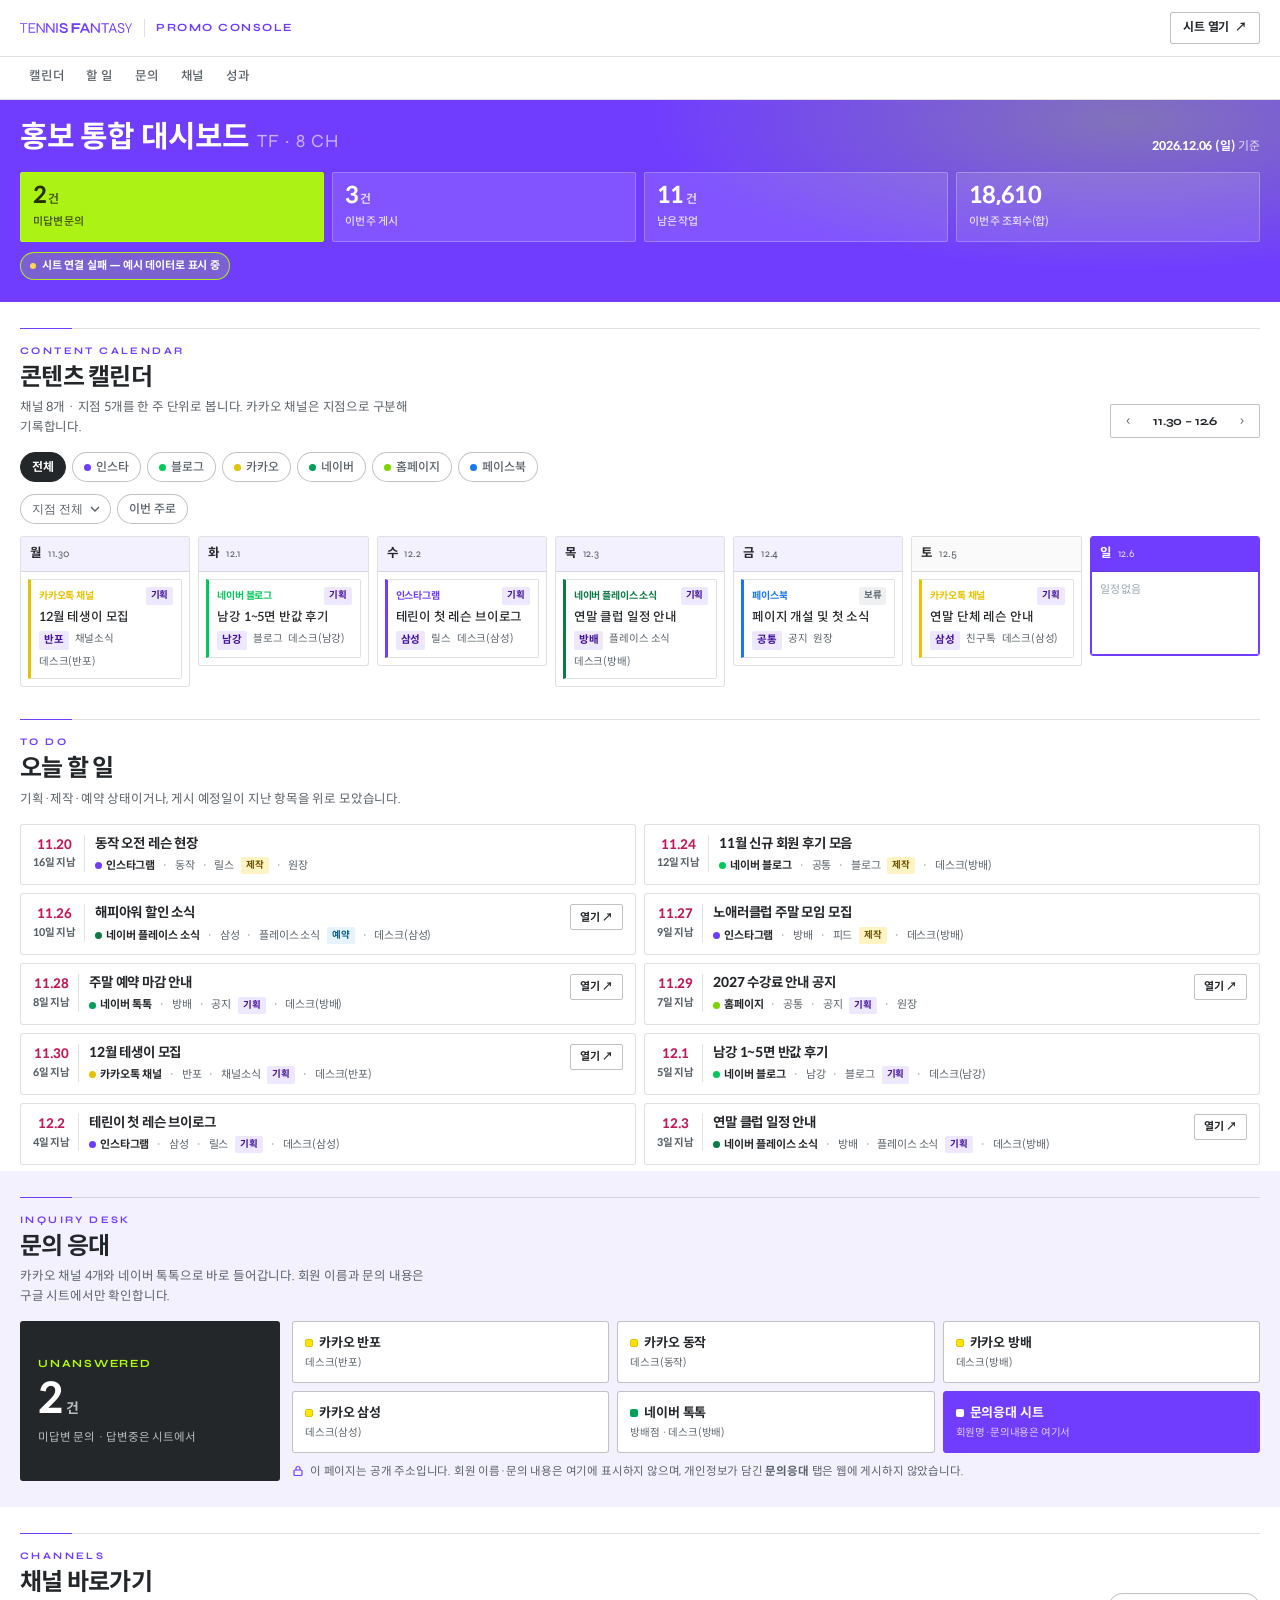
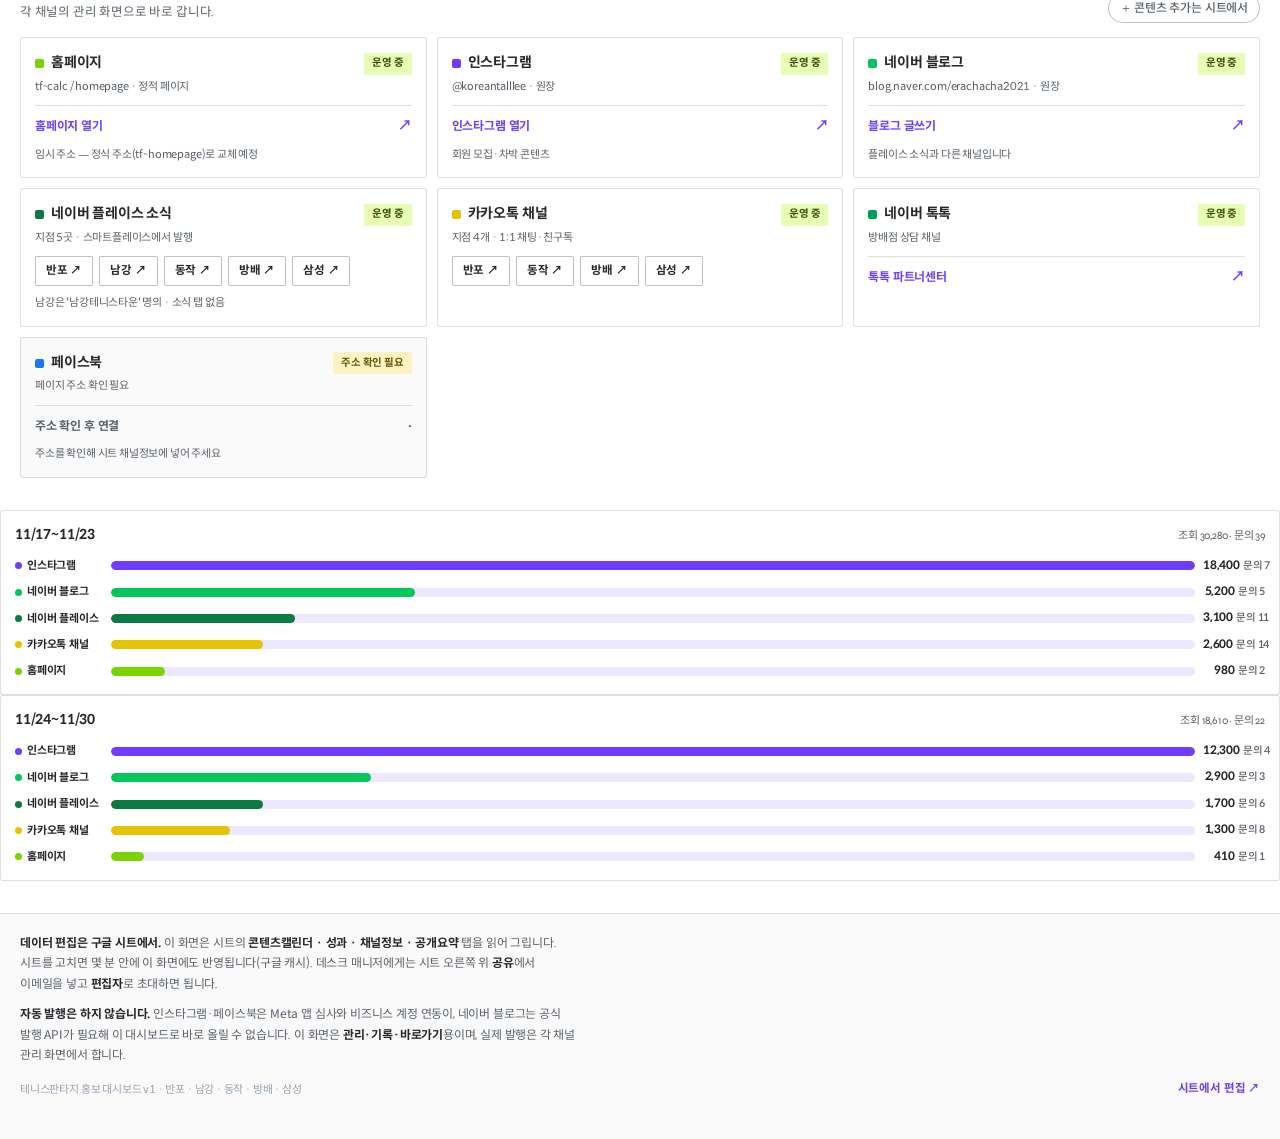
==== dashboard/index.html @ 5591ef74 "feat: 테니스판타지 홍보 통합 대시보드 v1 (dashboard/)" ====
<!DOCTYPE html>
<html lang="ko">
<head>
<meta charset="UTF-8" />
<meta name="viewport" content="width=device-width, initial-scale=1, viewport-fit=cover" />
<title>테니스판타지 | 홍보 통합 대시보드</title>
<meta name="description" content="테니스판타지 홍보 채널 8개를 한 화면에서 관리하는 통합 대시보드. 이번 주 콘텐츠 캘린더, 오늘 할 일, 문의 응대, 채널 바로가기, 성과 요약." />
<meta name="theme-color" content="#703DFF" />
<meta name="robots" content="noindex" />
<link rel="icon" href="images/brand/favicon.svg" type="image/svg+xml" />
<style>
@font-face{font-family:"Syne";src:url("fonts/Syne-latin.woff2") format("woff2");font-weight:400 800;font-style:normal;font-display:swap}
@font-face{font-family:"Spoqa Han Sans Neo";src:url("fonts/SpoqaHanSansNeo-Regular.woff2") format("woff2");font-weight:400;font-display:swap}
@font-face{font-family:"Spoqa Han Sans Neo";src:url("fonts/SpoqaHanSansNeo-Medium.woff2") format("woff2");font-weight:500;font-display:swap}
@font-face{font-family:"Spoqa Han Sans Neo";src:url("fonts/SpoqaHanSansNeo-Bold.woff2") format("woff2");font-weight:700 800;font-display:swap}

:root{
  --purple:#703DFF; --purple-hover:#5A2BD6; --deep:#411199; --dark:#31096F;
  --ink:#24272A; --muted:#586067; --gray:#97A3AE; --lgray:#D8DFE1; --lpurple:#C5B4E2;
  --neon:#B1FD07; --tint:#F4F1FF; --tint2:#EDE7FF; --white:#fff;
  --line:rgba(36,39,42,.14); --line2:rgba(36,39,42,.28);
  --latin:"Syne","Spoqa Han Sans Neo",system-ui,sans-serif;
  --kr:"Spoqa Han Sans Neo","Apple SD Gothic Neo","Noto Sans KR",system-ui,sans-serif;
  --max:1240px; --hdr:56px;
  --sh:0 20px 50px -40px rgba(49,9,111,.6);
  --c-insta:#703DFF; --c-blog:#03C75A; --c-talk:#00A05A; --c-place:#0B7A45;
  --c-kakao:#FEE500; --c-home:#7BD400; --c-fb:#1877F2;
}
*,*::before,*::after{box-sizing:border-box}
html{-webkit-text-size-adjust:100%;scroll-behavior:smooth}
body{margin:0;background:var(--white);color:var(--ink);font-family:var(--kr);font-size:15px;line-height:1.6;letter-spacing:-.012em;word-break:keep-all;overflow-wrap:break-word;overflow-x:hidden;-webkit-font-smoothing:antialiased}
img{display:block;max-width:100%;height:auto}
a{color:inherit;text-decoration:none}
p,h1,h2,h3,h4{margin:0}
h1,h2,h3,h4{line-height:1.2;letter-spacing:-.03em;font-weight:700}
ul{margin:0;padding:0;list-style:none}
button{font:inherit;color:inherit;border:0;background:none;cursor:pointer}
:focus-visible{outline:2px solid var(--purple);outline-offset:2px}
.wrap{width:min(100% - 32px,var(--max));margin-inline:auto}
.nowrap{white-space:nowrap}
.num{font-family:var(--latin);font-variant-numeric:tabular-nums;font-weight:700;letter-spacing:-.02em}

/* header */
.hdr{position:sticky;top:0;z-index:60;background:rgba(255,255,255,.96);-webkit-backdrop-filter:blur(12px);backdrop-filter:blur(12px);border-bottom:1px solid var(--line)}
.hdr__in{display:flex;align-items:center;gap:12px;height:var(--hdr)}
.hdr__logo{width:112px;height:auto;flex:none}
.hdr__tag{font-size:11px;font-weight:700;letter-spacing:.14em;text-transform:uppercase;color:var(--purple);padding-left:11px;border-left:1px solid var(--line);font-family:var(--latin)}
.hdr__sp{flex:1}
@media(max-width:560px){.hdr__tag{display:none}.hdr__logo{width:96px}}
.hdr__btn{display:inline-flex;align-items:center;gap:6px;height:32px;padding:0 12px;border:1px solid var(--line2);border-radius:2px;font-size:12px;font-weight:700;white-space:nowrap}
.hdr__btn:hover{background:var(--ink);color:#fff;border-color:var(--ink)}

/* subnav */
.subnav{position:sticky;top:var(--hdr);z-index:55;background:rgba(255,255,255,.97);border-bottom:1px solid var(--line)}
.subnav ul{display:flex;gap:4px;overflow-x:auto;scrollbar-width:none;-webkit-overflow-scrolling:touch}
.subnav ul::-webkit-scrollbar{display:none}
.subnav a{display:block;padding:10px 9px;font-size:12.5px;font-weight:500;color:var(--muted);white-space:nowrap;border-bottom:2px solid transparent}
.subnav a:hover{color:var(--purple);border-bottom-color:var(--purple)}

/* hero */
.hero{background:var(--purple);color:#fff;padding:20px 0 22px;position:relative;overflow:hidden}
.hero::after{content:"";position:absolute;inset:0;background:radial-gradient(60% 120% at 88% 10%,rgba(177,253,7,.28),rgba(112,61,255,0) 62%);pointer-events:none}
.hero__in{position:relative;z-index:1}
.hero__top{display:flex;flex-wrap:wrap;gap:8px 14px;align-items:flex-end;justify-content:space-between}
.hero h1{font-size:clamp(20px,5vw,30px)}
.hero h1 span{font-family:var(--latin);font-weight:400;opacity:.6;font-size:.62em;letter-spacing:.06em;margin-left:8px}
.hero__date{font-size:12px;color:rgba(255,255,255,.8)}
.hero__date b{font-weight:700;color:#fff}
.src{display:inline-flex;align-items:center;gap:6px;margin-top:10px;font-size:11px;font-weight:700;padding:4px 9px;border:1px solid rgba(255,255,255,.4);border-radius:100px;color:#fff}
.src i{width:6px;height:6px;border-radius:50%;background:var(--neon);display:block}
.src--warn{border-color:rgba(177,253,7,.9);background:rgba(177,253,7,.18)}
.src--warn i{background:#FFD84D}

/* KPI */
.kpi{display:grid;grid-template-columns:repeat(2,minmax(0,1fr));gap:8px;margin-top:16px}
@media(min-width:760px){.kpi{grid-template-columns:repeat(4,minmax(0,1fr))}}
.kpi__c{background:rgba(255,255,255,.12);border:1px solid rgba(255,255,255,.24);padding:10px 12px;border-radius:2px;min-width:0}
.kpi__c b{display:block;font-family:var(--kr);font-variant-numeric:tabular-nums;font-size:23px;line-height:1.15;font-weight:800;letter-spacing:-.03em}
.kpi__c b small{font-size:12px;font-weight:700;margin-left:2px;opacity:.75}
.kpi__c span{display:block;margin-top:4px;font-size:11px;color:rgba(255,255,255,.82);font-weight:500}
.kpi__c--alert{background:rgba(177,253,7,.94);border-color:var(--neon);color:#243000}
.kpi__c--alert span{color:#3E4E00}

/* section */
.sec{padding:26px 0 6px}
.sec--tint{background:var(--tint);padding-bottom:26px}
.sec__head{display:flex;flex-wrap:wrap;gap:10px;justify-content:space-between;align-items:flex-end;border-top:1px solid var(--line);padding-top:14px;margin-bottom:14px;position:relative}
.sec__head::before{content:"";position:absolute;top:-1px;left:0;width:52px;height:1px;background:var(--purple)}
.sec__head h2{font-size:clamp(18px,4.2vw,24px)}
.sec__head .eyebrow{display:block;font-family:var(--latin);font-size:10px;font-weight:700;letter-spacing:.24em;text-transform:uppercase;color:var(--purple);margin-bottom:5px}
.sec__head p{font-size:12.5px;color:var(--muted);margin-top:6px;max-width:60ch}
.sec__tools{display:flex;flex-wrap:wrap;gap:6px;align-items:center}

/* week nav */
.wk{display:inline-flex;align-items:center;gap:0;border:1px solid var(--line2);border-radius:2px;overflow:hidden;background:#fff}
.wk button{width:34px;height:32px;display:grid;place-items:center;font-size:14px;color:var(--muted)}
.wk button:hover{background:var(--tint);color:var(--purple)}
.wk span{font-size:12px;font-weight:700;padding:0 8px;white-space:nowrap;font-family:var(--latin)}

/* filters */
.filters{display:flex;flex-wrap:wrap;gap:6px;margin-bottom:12px}
.chip{display:inline-flex;align-items:center;gap:5px;height:30px;padding:0 11px;border:1px solid var(--line2);border-radius:100px;font-size:12px;font-weight:500;background:#fff;color:var(--muted);white-space:nowrap}
.chip[aria-pressed="true"]{background:var(--ink);border-color:var(--ink);color:#fff;font-weight:700}
.chip__dot{width:7px;height:7px;border-radius:50%;display:block}
select.fsel{height:30px;border:1px solid var(--line2);border-radius:100px;background:#fff;padding:0 26px 0 11px;font-size:12px;color:var(--muted);appearance:none;background-image:url("data:image/svg+xml;utf8,<svg xmlns='http://www.w3.org/2000/svg' width='10' height='6'><path d='M1 1l4 4 4-4' fill='none' stroke='%23586067' stroke-width='1.4'/></svg>");background-repeat:no-repeat;background-position:right 10px center}

/* calendar */
.week{display:grid;grid-template-columns:1fr;gap:10px}
@media(min-width:980px){.week{grid-template-columns:repeat(7,minmax(0,1fr));gap:8px;align-items:start}}
.day{min-width:0;border:1px solid var(--line);border-radius:3px;background:#fff;overflow:hidden}
@media(min-width:980px){.day{min-height:120px}}
.day--today{border-color:var(--purple);box-shadow:0 0 0 1px var(--purple) inset}
.day--weekend .day__h{background:#FAFAFB}
.day__h{display:flex;align-items:baseline;gap:6px;padding:7px 9px;border-bottom:1px solid var(--line);background:var(--tint)}
.day--today .day__h{background:var(--purple);color:#fff}
.day__h b{font-size:12.5px}
.day__h span{font-size:11px;color:var(--muted);font-family:var(--latin)}
.day--today .day__h span{color:rgba(255,255,255,.8)}
.day__b{padding:7px;display:grid;gap:6px}
.day__empty{font-size:11px;color:var(--gray);padding:2px 2px 4px}
@media(max-width:979px){
  .day--empty{display:flex;align-items:center;justify-content:space-between}
  .day--empty .day__h{border-bottom:0;background:transparent;flex:1;padding:8px 10px}
  .day--empty .day__b{padding:8px 10px;flex:none}
  .day__empty{padding:0}
}
.cc{border-left:3px solid var(--ch,var(--purple));background:#fff;border-top:1px solid var(--line);border-right:1px solid var(--line);border-bottom:1px solid var(--line);padding:7px 8px;border-radius:0 2px 2px 0;min-width:0}
.cc__top{display:flex;align-items:center;gap:5px;justify-content:space-between;min-width:0}
.cc__ch{font-size:10px;font-weight:700;color:var(--ch,var(--purple));white-space:nowrap;overflow:hidden;text-overflow:ellipsis;min-width:0}
.cc__t{font-size:12.5px;font-weight:500;line-height:1.4;margin-top:4px;color:var(--ink)}
.cc__m{display:flex;flex-wrap:wrap;gap:4px 6px;margin-top:5px;font-size:10.5px;color:var(--muted)}
.cc__b{background:var(--tint2);color:var(--deep);padding:1px 5px;border-radius:2px;font-weight:700}
.st{font-size:9.5px;font-weight:700;padding:1px 5px;border-radius:2px;white-space:nowrap;flex:none}
.st[data-s="게시"]{background:var(--neon);color:#243000}
.st[data-s="예약"]{background:#E4F3FF;color:#0B5A8A}
.st[data-s="제작"]{background:#FFF3C4;color:#6B5200}
.st[data-s="기획"]{background:#EDE7FF;color:var(--deep)}
.st[data-s="보류"]{background:#EEF0F2;color:#5B646B}

/* today list */
.todo{display:grid;gap:8px}
@media(min-width:880px){.todo{grid-template-columns:repeat(2,minmax(0,1fr))}}
.ti{display:flex;gap:10px;align-items:flex-start;background:#fff;border:1px solid var(--line);border-radius:3px;padding:10px 12px;min-width:0}
.ti__d{flex:none;font-size:10.5px;font-weight:700;text-align:center;min-width:46px;color:var(--muted);border-right:1px solid var(--line);padding-right:8px;font-variant-numeric:tabular-nums}
.ti__d b{display:block;font-size:13px;color:var(--ink)}
.ti__d--late b{color:#C2185B}
.ti__d--today b{color:var(--purple)}
.ti__b{min-width:0;flex:1}
.ti__t{font-size:13.5px;font-weight:700;line-height:1.35}
.ti__m{display:flex;flex-wrap:wrap;gap:4px 7px;align-items:center;margin-top:4px;font-size:11px;color:var(--muted)}
.ti__ch{display:inline-flex;align-items:center;gap:4px;font-weight:700;color:var(--ink)}
.ti__ch i{width:7px;height:7px;border-radius:50%;background:var(--ch,var(--purple));display:block}
.ti__a{display:inline-flex;align-items:center;height:26px;padding:0 9px;border:1px solid var(--line2);border-radius:2px;font-size:11px;font-weight:700;flex:none}
.ti__a:hover{background:var(--ink);color:#fff;border-color:var(--ink)}

/* inquiry */
.inq{display:grid;gap:12px}
@media(min-width:860px){.inq{grid-template-columns:260px minmax(0,1fr)}}
.inq__n{background:var(--ink);color:#fff;padding:16px 18px;border-radius:3px;display:flex;flex-direction:column;justify-content:center}
.inq__n em{font-style:normal;font-size:11px;font-weight:700;letter-spacing:.16em;text-transform:uppercase;color:var(--neon);font-family:var(--latin)}
.inq__n b{font-family:var(--kr);font-variant-numeric:tabular-nums;font-size:42px;line-height:1.05;margin-top:6px;font-weight:800}
.inq__n b small{font-size:14px;margin-left:3px;font-weight:700;opacity:.7}
.inq__n span{font-size:11.5px;color:rgba(255,255,255,.7);margin-top:6px}
.inq__links{display:grid;grid-template-columns:repeat(2,minmax(0,1fr));gap:8px}
@media(min-width:640px){.inq__links{grid-template-columns:repeat(3,minmax(0,1fr))}}
.il{display:flex;flex-direction:column;justify-content:center;gap:2px;min-height:62px;padding:10px 12px;border:1px solid var(--line2);border-radius:3px;background:#fff;min-width:0}
.il:hover{border-color:var(--purple);background:var(--tint)}
.il b{font-size:13px;font-weight:700;display:flex;align-items:center;gap:6px}
.il b i{width:8px;height:8px;border-radius:2px;display:block;flex:none}
.il span{font-size:10.5px;color:var(--muted);white-space:nowrap;overflow:hidden;text-overflow:ellipsis}
.il--sheet{background:var(--purple);border-color:var(--purple);color:#fff}
.il--sheet span{color:rgba(255,255,255,.78)}
.il--sheet:hover{background:var(--purple-hover);border-color:var(--purple-hover)}
.privacy{margin-top:10px;font-size:11.5px;color:var(--muted);display:flex;gap:6px;align-items:flex-start;line-height:1.5}
.privacy svg{flex:none;margin-top:2px}

/* channel cards */
.cards{display:grid;gap:10px;grid-template-columns:1fr}
@media(min-width:700px){.cards{grid-template-columns:repeat(2,minmax(0,1fr))}}
@media(min-width:1040px){.cards{grid-template-columns:repeat(3,minmax(0,1fr))}}
.card{border:1px solid var(--line);border-radius:3px;padding:14px;background:#fff;display:flex;flex-direction:column;min-width:0}
.card__h{display:flex;align-items:center;justify-content:space-between;gap:8px}
.card__t{font-size:14px;font-weight:700;display:flex;align-items:center;gap:7px;min-width:0}
.card__t i{width:9px;height:9px;border-radius:2px;flex:none;background:var(--ch,var(--purple))}
.card__s{font-size:11px;color:var(--muted);margin-top:3px}
.card__go{display:flex;align-items:center;justify-content:space-between;gap:8px;margin-top:10px;font-size:12px;font-weight:700;color:var(--purple);border-top:1px solid var(--line);padding-top:9px}
.card__go:hover{color:var(--purple-hover)}
.card__go .arw{font-family:var(--latin);font-size:14px}
.subs{display:flex;flex-wrap:wrap;gap:6px;margin-top:10px}
.subs a{display:inline-flex;align-items:center;height:30px;padding:0 10px;border:1px solid var(--line2);border-radius:2px;font-size:11.5px;font-weight:700;background:#fff}
.subs a:hover{background:var(--ink);color:#fff;border-color:var(--ink)}
.badge-need{display:inline-flex;align-items:center;height:22px;padding:0 8px;border-radius:2px;font-size:10.5px;font-weight:700;background:#FFF3C4;color:#6B5200;white-space:nowrap}
.badge-ok{display:inline-flex;align-items:center;height:22px;padding:0 8px;border-radius:2px;font-size:10.5px;font-weight:700;background:rgba(177,253,7,.3);color:#3E4E00;white-space:nowrap}
.card--muted{background:#FAFAFB}

/* performance */
.perf{display:grid;gap:10px}
@media(min-width:860px){.perf{grid-template-columns:repeat(2,minmax(0,1fr))}}
.pw{border:1px solid var(--line);border-radius:3px;padding:14px;background:#fff}
.pw__h{display:flex;align-items:baseline;justify-content:space-between;gap:8px;margin-bottom:10px}
.pw__h b{font-size:13.5px}
.pw__h span{font-size:11px;color:var(--muted);font-family:var(--latin)}
.pb{display:grid;gap:8px}
.pb__r{display:grid;grid-template-columns:88px minmax(0,1fr) 62px;gap:8px;align-items:center;min-width:0}
.pb__l{font-size:11px;font-weight:700;color:var(--ink);white-space:nowrap;overflow:hidden;text-overflow:ellipsis;display:flex;align-items:center;gap:5px;min-width:0}
.pb__l i{width:7px;height:7px;border-radius:50%;flex:none;background:var(--ch,var(--purple))}
.pb__bar{height:9px;background:var(--tint2);border-radius:100px;overflow:hidden}
.pb__bar span{display:block;height:100%;background:var(--ch,var(--purple));border-radius:100px}
.pb__v{font-size:11.5px;font-variant-numeric:tabular-nums;font-weight:700;text-align:right;color:var(--ink);white-space:nowrap}
.pb__v em{font-style:normal;font-family:var(--kr);font-size:10.5px;color:var(--muted);font-weight:500;margin-left:3px}
.sumt{display:flex;flex-wrap:wrap;gap:12px;margin-top:12px;padding-top:10px;border-top:1px solid var(--line);font-size:11.5px;color:var(--muted)}
.sumt b{color:var(--ink);font-family:var(--latin);font-size:13px}

/* footer */
.ft{border-top:1px solid var(--line);margin-top:26px;padding:20px 0 40px;background:#FAFAFB}
.ft__note{font-size:12px;color:var(--muted);line-height:1.7;max-width:80ch}
.ft__note b{color:var(--ink)}
.ft__row{display:flex;flex-wrap:wrap;gap:10px 16px;align-items:center;justify-content:space-between;margin-top:14px}
.ft__row small{font-size:11px;color:var(--gray)}
.ft__row a{font-size:11.5px;font-weight:700;color:var(--purple)}
.empty{padding:24px;text-align:center;color:var(--muted);font-size:12.5px;border:1px dashed var(--line2);border-radius:3px}
.sr{position:absolute;width:1px;height:1px;padding:0;margin:-1px;overflow:hidden;clip:rect(0,0,0,0);white-space:nowrap;border:0}
</style>
</head>
<body>

<header class="hdr">
  <div class="wrap hdr__in">
    <img class="hdr__logo" src="images/brand/logo-wordmark.svg" alt="TENNIS FANTASY" width="112" height="10" />
    <span class="hdr__tag">Promo Console</span>
    <span class="hdr__sp"></span>
    <a class="hdr__btn" href="https://docs.google.com/spreadsheets/d/1mavEdEhh6a_5nYTtmDIDVZ31iI0PUYVDrWZLGwc-T3Q/edit" target="_blank" rel="noopener">시트 열기 <span aria-hidden="true">↗</span></a>
  </div>
</header>

<nav class="subnav" aria-label="대시보드 섹션">
  <div class="wrap">
    <ul>
      <li><a href="#calendar">캘린더</a></li>
      <li><a href="#today">할 일</a></li>
      <li><a href="#inquiry">문의</a></li>
      <li><a href="#channels">채널</a></li>
      <li><a href="#perf">성과</a></li>
    </ul>
  </div>
</nav>

<section class="hero">
  <div class="wrap hero__in">
    <div class="hero__top">
      <h1>홍보 통합 대시보드<span>TF · 8 CH</span></h1>
      <div class="hero__date"><b id="todayLabel">—</b> 기준</div>
    </div>
    <div class="kpi" id="kpi"></div>
    <div class="src" id="src"><i></i><span>데이터 확인 중…</span></div>
  </div>
</section>

<main>
  <section class="sec" id="calendar">
    <div class="wrap">
      <div class="sec__head">
        <div>
          <span class="eyebrow">Content Calendar</span>
          <h2>콘텐츠 캘린더</h2>
          <p>채널 8개 · 지점 5개를 한 주 단위로 봅니다. 카카오 채널은 지점으로 구분해 기록합니다.</p>
        </div>
        <div class="sec__tools">
          <div class="wk"><button type="button" id="prevWk" aria-label="지난 주">‹</button><span id="wkLabel">—</span><button type="button" id="nextWk" aria-label="다음 주">›</button></div>
        </div>
      </div>
      <div class="filters" id="chFilters" role="group" aria-label="채널 필터"></div>
      <div class="filters">
        <select class="fsel" id="brFilter" aria-label="지점 필터">
          <option value="all">지점 전체</option>
          <option value="반포">반포</option>
          <option value="남강">남강</option>
          <option value="동작">동작</option>
          <option value="방배">방배</option>
          <option value="삼성">삼성</option>
          <option value="공통">공통</option>
        </select>
        <button type="button" class="chip" id="resetWk">이번 주로</button>
      </div>
      <div class="week" id="week" aria-live="polite"></div>
    </div>
  </section>

  <section class="sec" id="today">
    <div class="wrap">
      <div class="sec__head">
        <div>
          <span class="eyebrow">To Do</span>
          <h2>오늘 할 일</h2>
          <p>기획·제작·예약 상태이거나, 게시 예정일이 지난 항목을 위로 모았습니다.</p>
        </div>
      </div>
      <div class="todo" id="todo"></div>
    </div>
  </section>

  <section class="sec sec--tint" id="inquiry">
    <div class="wrap">
      <div class="sec__head">
        <div>
          <span class="eyebrow">Inquiry Desk</span>
          <h2>문의 응대</h2>
          <p>카카오 채널 4개와 네이버 톡톡으로 바로 들어갑니다. 회원 이름과 문의 내용은 구글 시트에서만 확인합니다.</p>
        </div>
      </div>
      <div class="inq">
        <div class="inq__n">
          <em>Unanswered</em>
          <b id="unanswered">–<small>건</small></b>
          <span>미답변 문의 · 답변중은 시트에서</span>
        </div>
        <div>
          <div class="inq__links" id="inqLinks"></div>
          <p class="privacy">
            <svg width="12" height="12" viewBox="0 0 24 24" fill="none" stroke="#703DFF" stroke-width="2.4"><rect x="4" y="10" width="16" height="11" rx="2"/><path d="M8 10V7a4 4 0 118 0v3"/></svg>
            <span>이 페이지는 공개 주소입니다. 회원 이름·문의 내용은 여기에 표시하지 않으며, 개인정보가 담긴 <b>문의응대</b> 탭은 웹에 게시하지 않았습니다.</span>
          </p>
        </div>
      </div>
    </div>
  </section>

  <section class="sec" id="channels">
    <div class="wrap">
      <div class="sec__head">
        <div>
          <span class="eyebrow">Channels</span>
          <h2>채널 바로가기</h2>
          <p>각 채널의 관리 화면으로 바로 갑니다.</p>
        </div>
        <div class="sec__tools"><a class="chip" href="#calendar">＋ 콘텐츠 추가는 시트에서</a></div>
      </div>
      <div class="cards" id="cards"></div>
    </div>
  </section>

  <section class="sec" id="perf">
    <div class="wrap">
      <div class="sec__head">
        <div>
          <span class="eyebrow">Performance</span>
          <h2>성과 요약</h2>
          <p>주차별 채널 조회수와 문의 건수입니다.</p>
        </div>
      </div>
      <div class="perf" id="perf"></div>
    </div>
  </section>
</main>

<footer class="ft">
  <div class="wrap">
    <p class="ft__note">
      <b>데이터 편집은 구글 시트에서.</b> 이 화면은 시트의 <b>콘텐츠캘린더 · 성과 · 채널정보 · 공개요약</b> 탭을 읽어 그립니다.
      시트를 고치면 몇 분 안에 이 화면에도 반영됩니다(구글 캐시). 데스크 매니저에게는 시트 오른쪽 위 <b>공유</b>에서 이메일을 넣고 <b>편집자</b>로 초대하면 됩니다.
    </p>
    <p class="ft__note" style="margin-top:10px">
      <b>자동 발행은 하지 않습니다.</b> 인스타그램·페이스북은 Meta 앱 심사와 비즈니스 계정 연동이, 네이버 블로그는 공식 발행 API가 필요해 이 대시보드로 바로 올릴 수 없습니다.
      이 화면은 <b>관리·기록·바로가기</b>용이며, 실제 발행은 각 채널 관리 화면에서 합니다.
    </p>
    <div class="ft__row">
      <small>테니스판타지 홍보 대시보드 v1 · 반포 · 남강 · 동작 · 방배 · 삼성</small>
      <a href="https://docs.google.com/spreadsheets/d/1mavEdEhh6a_5nYTtmDIDVZ31iI0PUYVDrWZLGwc-T3Q/edit" target="_blank" rel="noopener">시트에서 편집 ↗</a>
    </div>
  </div>
</footer>

<script>
/* ============================================================
   테니스판타지 홍보 통합 대시보드 v1
   데이터: 구글 시트 "테니스판타지 홍보 대시보드" (웹에 게시된 4개 탭 CSV)
   문의응대 탭은 게시하지 않음(개인정보). 화면에는 건수만 표시.
   ============================================================ */
const SHEET_ID = "1mavEdEhh6a_5nYTtmDIDVZ31iI0PUYVDrWZLGwc-T3Q";
const PUB = "https://docs.google.com/spreadsheets/d/e/2PACX-1vQ6JQcufp6l8I1ChqQOwQrGT9SozeYuiGv19XM-4l7gJHK7_l8NVf0jCqsgPpdy21O4pDOoZaQPtFki/pub?single=true&output=csv&gid=";
const SHEET = { cal:"0", perf:"2043596377", ch:"519063813", sum:"829911645" };
const SHEET_URL = "https://docs.google.com/spreadsheets/d/" + SHEET_ID + "/edit";
const INQ_SHEET_URL = "https://docs.google.com/spreadsheets/d/" + SHEET_ID + "/edit#gid=266599409";

/* ---- 채널 정의 ---- */
const CH = {
  "홈페이지":            { g:"홈페이지", color:"#7BD400" },
  "인스타그램":          { g:"인스타",   color:"#703DFF" },
  "페이스북":            { g:"페이스북", color:"#1877F2" },
  "네이버 블로그":       { g:"블로그",   color:"#03C75A" },
  "네이버 톡톡":         { g:"네이버",   color:"#00A05A" },
  "네이버 플레이스 소식": { g:"네이버",   color:"#0B7A45" },
  "카카오톡 채널":       { g:"카카오",   color:"#E6C200" }
};
const chColor = n => (CH[n] || {}).color || "#703DFF";
const chGroup = n => (CH[n] || {}).g || "기타";
const FILTERS = [
  { k:"all", label:"전체" }, { k:"인스타", label:"인스타", color:"#703DFF" },
  { k:"블로그", label:"블로그", color:"#03C75A" }, { k:"카카오", label:"카카오", color:"#E6C200" },
  { k:"네이버", label:"네이버", color:"#00A05A" }, { k:"홈페이지", label:"홈페이지", color:"#7BD400" },
  { k:"페이스북", label:"페이스북", color:"#1877F2" }
];
const WEEKDAY = ["일","월","화","수","목","금","토"];

/* ---- 폴백 예시 데이터 (시트를 읽지 못할 때) ---- */
const FALLBACK = {
  cal: [
    ["2026-11-20","목","인스타그램","동작","동작 오전 레슨 현장","릴스","제작","원장",""],
    ["2026-11-22","토","네이버 블로그","반포","반포 시설 투어 후기","블로그","게시","데스크(반포)","https://blog.naver.com/erachacha2021"],
    ["2026-11-23","월","인스타그램","반포","테생이 입문반 11월 오픈","릴스","게시","데스크(반포)","https://instagram.com/koreantalllee"],
    ["2026-11-24","화","네이버 블로그","공통","11월 신규 회원 후기 모음","블로그","제작","데스크(방배)",""],
    ["2026-11-25","수","카카오톡 채널","동작","12월 레슨 시간표 오픈 안내","친구톡","게시","원장","https://pf.kakao.com/_jxkxaxhn"],
    ["2026-11-26","목","네이버 플레이스 소식","삼성","해피아워 할인 소식","플레이스 소식","예약","데스크(삼성)","https://map.naver.com/p/entry/place/1228394731"],
    ["2026-11-27","금","인스타그램","방배","노애러클럽 주말 모임 모집","피드","제작","데스크(방배)",""],
    ["2026-11-28","토","네이버 톡톡","방배","주말 예약 마감 안내","공지","기획","데스크(방배)","https://talk.naver.com/WA1NQGX"],
    ["2026-11-29","일","홈페이지","공통","2027 수강료 안내 공지","공지","기획","원장","https://ouy2006.github.io/tf-calc/homepage/"],
    ["2026-11-30","월","카카오톡 채널","반포","12월 테생이 모집","채널소식","기획","데스크(반포)","https://pf.kakao.com/_xhumzs"],
    ["2026-12-01","화","네이버 블로그","남강","남강 1~5면 반값 후기","블로그","기획","데스크(남강)",""],
    ["2026-12-02","수","인스타그램","삼성","테린이 첫 레슨 브이로그","릴스","기획","데스크(삼성)",""],
    ["2026-12-03","목","네이버 플레이스 소식","방배","연말 클럽 일정 안내","플레이스 소식","기획","데스크(방배)","https://map.naver.com/p/entry/place/1537865054"],
    ["2026-12-04","금","페이스북","공통","페이지 개설 및 첫 소식","공지","보류","원장",""],
    ["2026-12-05","토","카카오톡 채널","삼성","연말 단체 레슨 안내","친구톡","기획","데스크(삼성)","https://pf.kakao.com/_XelyG"]
  ],
  perf: [
    ["11/17~11/23","인스타그램","18400","7","릴스 2편"],
    ["11/17~11/23","네이버 블로그","5200","5","후기 글 3편"],
    ["11/17~11/23","네이버 플레이스","3100","11","리뷰 4건 신규"],
    ["11/17~11/23","카카오톡 채널","2600","14","친구톡 1회"],
    ["11/17~11/23","홈페이지","980","2",""],
    ["11/24~11/30","인스타그램","12300","4","집계 중"],
    ["11/24~11/30","네이버 블로그","2900","3","집계 중"],
    ["11/24~11/30","네이버 플레이스","1700","6","집계 중"],
    ["11/24~11/30","카카오톡 채널","1300","8","집계 중"],
    ["11/24~11/30","홈페이지","410","1","집계 중"]
  ],
  ch: [
    ["테니스판타지 홈페이지","홈페이지","공통","https://ouy2006.github.io/tf-calc/homepage/","원장","임시 주소(Pages 미활성). 정식 주소 https://ouy2006.github.io/tf-homepage/ 로 교체 예정"],
    ["인스타그램","SNS","공통","https://instagram.com/koreantalllee","원장","회원 모집·차박 콘텐츠"],
    ["페이스북 페이지","SNS","공통","주소 확인 필요","원장","페이지 주소 미확인 — 확인 후 이 칸에 입력"],
    ["네이버 블로그","블로그","공통","https://blog.naver.com/erachacha2021","원장","블로그 글 발행. 플레이스 소식과 별개 채널"],
    ["네이버 톡톡","톡톡","방배","https://talk.naver.com/WA1NQGX","데스크(방배)","방배점 상담 채널"],
    ["카카오톡 채널 (반포)","카카오","반포","https://pf.kakao.com/_xhumzs","데스크(반포)","1:1 채팅·채널소식"],
    ["카카오톡 채널 (동작)","카카오","동작","https://pf.kakao.com/_jxkxaxhn","데스크(동작)","1:1 채팅·친구톡"],
    ["카카오톡 채널 (방배)","카카오","방배","https://pf.kakao.com/_TYdxfb","데스크(방배)","1:1 채팅·친구톡"],
    ["카카오톡 채널 (삼성)","카카오","삼성","https://pf.kakao.com/_XelyG","데스크(삼성)","1:1 채팅·친구톡"],
    ["네이버 플레이스 소식 (반포)","플레이스","반포","https://map.naver.com/p/entry/place/1768264652","데스크(반포)","스마트플레이스에서 소식 발행"],
    ["네이버 플레이스 소식 (남강)","플레이스","남강","https://map.naver.com/p/entry/place/2049267102","데스크(남강)","'남강테니스타운' 명의 플레이스. 소식 탭 없음"],
    ["네이버 플레이스 소식 (동작)","플레이스","동작","https://map.naver.com/p/entry/place/1660295800","데스크(동작)","동작주차공원 테니스장(동작구 공공코트)"],
    ["네이버 플레이스 소식 (방배)","플레이스","방배","https://map.naver.com/p/entry/place/1537865054","데스크(방배)","스마트플레이스에서 소식 발행"],
    ["네이버 플레이스 소식 (삼성)","플레이스","삼성","https://map.naver.com/p/entry/place/1228394731","데스크(삼성)","스마트플레이스에서 소식 발행"]
  ],
  sum: [["미답변 문의","2"],["답변중 문의","2"],["이번 주 게시 예정","3"],["남은 작업(기획·제작·예약)","11"]]
};

/* ---- CSV ---- */
function parseCSV(text){
  const rows = []; let row = [], cur = "", q = false;
  for (let i = 0; i < text.length; i++){
    const c = text[i];
    if (q){
      if (c === '"'){ if (text[i+1] === '"'){ cur += '"'; i++; } else q = false; }
      else cur += c;
    } else if (c === '"'){ q = true; }
    else if (c === ","){ row.push(cur); cur = ""; }
    else if (c === "\n"){ row.push(cur); rows.push(row); row = []; cur = ""; }
    else if (c === "\r"){ /* skip */ }
    else cur += c;
  }
  if (cur !== "" || row.length){ row.push(cur); rows.push(row); }
  return rows.filter(r => r.some(v => v.trim() !== ""));
}
function toObjs(rows){
  if (!rows.length) return [];
  const head = rows[0].map(h => h.trim());
  return rows.slice(1).map(r => {
    const o = {}; head.forEach((h, i) => o[h] = (r[i] ?? "").trim()); return o;
  });
}
async function loadCSV(gid){
  const ctl = new AbortController();
  const t = setTimeout(() => ctl.abort(), 9000);
  try{
    const res = await fetch(PUB + gid, { signal: ctl.signal, cache: "no-store", redirect: "follow" });
    if (!res.ok) throw new Error("HTTP " + res.status);
    const text = await res.text();
    if (/^\s*<(!doctype|html)/i.test(text)) throw new Error("not csv");
    return parseCSV(text);
  } finally { clearTimeout(t); }
}

/* ---- 날짜 ---- */
const pad = n => String(n).padStart(2, "0");
const ymd = d => d.getFullYear() + "-" + pad(d.getMonth()+1) + "-" + pad(d.getDate());
function parseDate(s){
  const m = /^(\d{4})[-.](\d{1,2})[-.](\d{1,2})/.exec(String(s || "").trim());
  if (m) return new Date(+m[1], +m[2]-1, +m[3]);
  if (/^\d{5}$/.test(String(s||"").trim())){ // Google serial
    const n = +s; return new Date(Date.UTC(1899,11,30) + n*86400000);
  }
  const d = new Date(s); return isNaN(d) ? null : d;
}
const startOfWeek = d => { const x = new Date(d); const w = (x.getDay()+6)%7; x.setDate(x.getDate()-w); x.setHours(0,0,0,0); return x; };
const addDays = (d,n) => { const x = new Date(d); x.setDate(x.getDate()+n); return x; };
const fmtDot = d => (d.getMonth()+1) + "." + d.getDate();

/* ---- 상태 ---- */
const state = { cal:[], perf:[], ch:[], sum:{}, week: startOfWeek(new Date()), filter:"all", branch:"all", live:false };

/* ---- 렌더 ---- */
function el(tag, cls, html){ const n = document.createElement(tag); if (cls) n.className = cls; if (html != null) n.innerHTML = html; return n; }
const esc = s => String(s == null ? "" : s).replace(/[&<>"']/g, c => ({"&":"&amp;","<":"&lt;",">":"&gt;",'"':"&quot;","'":"&#39;"}[c]));

function calRows(){
  return state.cal.map(r => ({
    date: r["날짜"] || "", ch: r["채널"] || "", br: r["지점"] || "",
    topic: r["주제"] || "", fmt: r["형식"] || "", st: r["상태"] || "",
    who: r["담당"] || "", link: r["링크"] || ""
  })).filter(r => r.date).map(r => ({ ...r, d: parseDate(r.date) })).filter(r => r.d);
}
function visibleCal(){
  return calRows().filter(r => (state.filter === "all" || chGroup(r.ch) === state.filter)
                            && (state.branch === "all" || r.br === state.branch));
}

function renderFilters(){
  const box = document.getElementById("chFilters");
  box.innerHTML = "";
  FILTERS.forEach(f => {
    const b = el("button", "chip");
    b.type = "button";
    b.setAttribute("aria-pressed", String(state.filter === f.k));
    b.innerHTML = (f.color ? `<i class="chip__dot" style="background:${f.color}"></i>` : "") + esc(f.label);
    b.addEventListener("click", () => { state.filter = f.k; renderFilters(); renderWeek(); });
    box.appendChild(b);
  });
}

function renderWeek(){
  const start = state.week, end = addDays(start, 6);
  document.getElementById("wkLabel").textContent = fmtDot(start) + " – " + fmtDot(end);
  const items = visibleCal();
  const todayStr = ymd(new Date());
  const box = document.getElementById("week");
  box.innerHTML = "";
  for (let i = 0; i < 7; i++){
    const d = addDays(start, i), key = ymd(d);
    const day = el("div", "day" + (key === todayStr ? " day--today" : "") + ([0,6].includes(d.getDay()) ? " day--weekend" : ""));
    const h = el("div", "day__h", `<b>${WEEKDAY[d.getDay()]}</b><span>${fmtDot(d)}</span>`);
    day.appendChild(h);
    const body = el("div", "day__b");
    const list = items.filter(r => ymd(r.d) === key);
    if (!list.length){
      day.classList.add("day--empty");
      body.appendChild(el("div", "day__empty", "일정 없음"));
    } else {
      list.forEach(r => {
        const c = chColor(r.ch);
        const card = el("article", "cc");
        card.style.setProperty("--ch", c);
        const link = r.link && /^https?:/i.test(r.link);
        card.innerHTML =
          `<div class="cc__top"><span class="cc__ch">${esc(r.ch)}</span><span class="st" data-s="${esc(r.st)}">${esc(r.st)}</span></div>` +
          `<p class="cc__t">${link ? `<a href="${esc(r.link)}" target="_blank" rel="noopener">${esc(r.topic)}</a>` : esc(r.topic)}</p>` +
          `<div class="cc__m"><span class="cc__b">${esc(r.br)}</span><span>${esc(r.fmt)}</span><span>${esc(r.who)}</span></div>`;
        body.appendChild(card);
      });
    }
    day.appendChild(body);
    box.appendChild(day);
  }
  if (!items.length){
    box.innerHTML = `<div class="empty" style="grid-column:1/-1">이 조건에 맞는 콘텐츠가 이번 주에 없습니다. 필터를 바꾸거나 시트에서 추가하세요.</div>`;
  }
}

function renderToday(){
  const today = new Date(); today.setHours(0,0,0,0);
  const items = visibleCal()
    .filter(r => ["기획","제작","예약"].includes(r.st) || (r.d < today && r.st !== "게시" && r.st !== "보류"))
    .sort((a,b) => a.d - b.d);
  const box = document.getElementById("todo");
  box.innerHTML = "";
  if (!items.length){
    box.innerHTML = `<div class="empty" style="grid-column:1/-1">밀린 콘텐츠가 없습니다. 이번 주 일정은 캘린더에서 확인하세요.</div>`;
    return;
  }
  items.slice(0, 10).forEach(r => {
    const diff = Math.round((r.d - today) / 86400000);
    let dcls = "", dlab = "";
    if (diff < 0){ dcls = "ti__d--late"; dlab = Math.abs(diff) + "일 지남"; }
    else if (diff === 0){ dcls = "ti__d--today"; dlab = "오늘"; }
    else { dlab = "D-" + diff; }
    const link = r.link && /^https?:/i.test(r.link) ? `<a class="ti__a" href="${esc(r.link)}" target="_blank" rel="noopener">열기 ↗</a>` : "";
    const n = el("div", "ti");
    n.innerHTML =
      `<div class="ti__d ${dcls}"><b>${fmtDot(r.d)}</b>${esc(dlab)}</div>` +
      `<div class="ti__b"><p class="ti__t">${esc(r.topic)}</p>` +
      `<div class="ti__m"><span class="ti__ch" style="--ch:${chColor(r.ch)}"><i></i>${esc(r.ch)}</span><span>·</span><span>${esc(r.br)}</span><span>·</span><span>${esc(r.fmt)}</span><span class="st" data-s="${esc(r.st)}">${esc(r.st)}</span><span>·</span><span>${esc(r.who)}</span></div></div>` +
      link;
    box.appendChild(n);
  });
}

function sumVal(label){
  const hit = (state.sum || []).find(x => (x["항목"] || "").includes(label));
  return hit ? String(hit["값"] || "").replace(/[^0-9.\-]/g, "") : "";
}

function renderKPI(){
  const un = sumVal("미답변");
  const pub = sumVal("이번 주 게시");
  const rest = sumVal("남은 작업");
  const rows = (state.perf || []).filter(p => (p["채널"] || ""));
  const weeks = [...new Set(rows.map(p => p["주차"]))].filter(Boolean);
  const last = weeks[weeks.length - 1] || "";
  const views = rows.filter(p => p["주차"] === last).reduce((a, p) => a + (+String(p["조회수"] || 0).replace(/[^\d]/g, "")), 0);
  const box = document.getElementById("kpi");
  const items = [
    { v: un, u: "건", l: "미답변 문의", alert: (+un > 0) },
    { v: pub, u: "건", l: "이번 주 게시" },
    { v: rest, u: "건", l: "남은 작업" },
    { v: views ? views.toLocaleString("ko-KR") : "–", u: "", l: "이번 주 조회수(합)" }
  ];
  box.innerHTML = items.map(i =>
    `<div class="kpi__c${i.alert ? " kpi__c--alert" : ""}"><b>${i.v === "" ? "–" : esc(i.v)}${i.u ? `<small>${i.u}</small>` : ""}</b><span>${esc(i.l)}</span></div>`
  ).join("");
}

function renderInquiry(){
  const box = document.getElementById("inqLinks");
  box.innerHTML = "";
  const chs = (state.ch || []).filter(c => (c["구분"] || "") === "카카오");
  chs.forEach(c => {
    const name = (c["채널명"] || "").replace(/카카오톡 채널\s*/, "").replace(/[()]/g, "") || c["지점"];
    const a = el("a", "il");
    a.href = c["주소"] || "#"; a.target = "_blank"; a.rel = "noopener";
    a.innerHTML = `<b><i style="background:#FEE500;border:1px solid #E6C200"></i>카카오 ${esc(name)}</b><span>${esc(c["관리자"] || "")}</span>`;
    box.appendChild(a);
  });
  (state.ch || []).filter(c => (c["구분"] || "") === "톡톡").forEach(c => {
    const a = el("a", "il");
    a.href = c["주소"] || "#"; a.target = "_blank"; a.rel = "noopener";
    a.innerHTML = `<b><i style="background:#00A05A"></i>네이버 톡톡</b><span>${esc(c["지점"] || "")}점 · ${esc(c["관리자"] || "")}</span>`;
    box.appendChild(a);
  });
  const s = el("a", "il il--sheet");
  s.href = INQ_SHEET_URL; s.target = "_blank"; s.rel = "noopener";
  s.innerHTML = `<b><i style="background:#fff"></i>문의응대 시트</b><span>회원명·문의내용은 여기서</span>`;
  box.appendChild(s);
  const un = sumVal("미답변");
  document.getElementById("unanswered").innerHTML = `${un === "" ? "–" : esc(un)}<small>건</small>`;
}

function channelCards(){
  const rows = state.ch || [];
  const by = k => rows.filter(c => (c["구분"] || "") === k);
  const home = by("홈페이지")[0] || {};
  const blog = by("블로그")[0] || {};
  const sns = by("SNS") || [];
  const insta = sns.find(c => /인스타/.test(c["채널명"] || "")) || {};
  const fb = sns.find(c => /페이스북/.test(c["채널명"] || "")) || {};
  const kko = by("카카오"), talk = by("톡톡"), place = by("플레이스");
  const cards = [];

  cards.push({
    title: "홈페이지", color: "#7BD400", sub: "tf-calc / homepage · 정적 페이지",
    go: home["주소"], goLabel: "홈페이지 열기",
    note: (home["비고"] || "").includes("임시") ? "임시 주소 — 정식 주소(tf-homepage)로 교체 예정" : ""
  });
  cards.push({
    title: "인스타그램", color: "#703DFF", sub: `@koreantalllee · ${insta["관리자"] || ""}`,
    go: insta["주소"], goLabel: "인스타그램 열기", note: insta["비고"] || ""
  });
  cards.push({
    title: "네이버 블로그", color: "#03C75A", sub: `blog.naver.com/erachacha2021 · ${blog["관리자"] || ""}`,
    go: blog["주소"], goLabel: "블로그 글쓰기", note: "플레이스 소식과 다른 채널입니다"
  });
  cards.push({
    title: "네이버 플레이스 소식", color: "#0B7A45", sub: `지점 ${place.length}곳 · 스마트플레이스에서 발행`,
    subs: place.map(c => ({ label: (c["지점"] || ""), href: c["주소"] })), note: "남강은 '남강테니스타운' 명의 · 소식 탭 없음"
  });
  cards.push({
    title: "카카오톡 채널", color: "#E6C200", sub: `지점 ${kko.length}개 · 1:1 채팅·친구톡`,
    subs: kko.map(c => ({ label: (c["채널명"] || "").replace(/카카오톡 채널\s*/, "").replace(/[()]/g, ""), href: c["주소"] }))
  });
  cards.push({
    title: "네이버 톡톡", color: "#00A05A", sub: "방배점 상담 채널",
    go: talk[0] ? talk[0]["주소"] : "", goLabel: "톡톡 파트너센터", note: ""
  });
  cards.push({
    title: "페이스북", color: "#1877F2", sub: "페이지 주소 확인 필요",
    go: /^https?:/i.test(fb["주소"] || "") ? fb["주소"] : "", goLabel: "페이지 열기",
    need: !/^https?:/i.test(fb["주소"] || ""), note: "주소를 확인해 시트 채널정보에 넣어 주세요"
  });
  return cards;
}

function renderCards(){
  const box = document.getElementById("cards");
  box.innerHTML = "";
  channelCards().forEach(c => {
    const n = el("article", "card" + (c.need ? " card--muted" : ""));
    n.style.setProperty("--ch", c.color);
    let inner = `<div class="card__h"><p class="card__t"><i></i>${esc(c.title)}</p>` +
      (c.need ? `<span class="badge-need">주소 확인 필요</span>` : `<span class="badge-ok">운영 중</span>`) + `</div>` +
      `<p class="card__s">${esc(c.sub || "")}</p>`;
    if (c.subs && c.subs.length){
      inner += `<div class="subs">` + c.subs.map(s =>
        s.href ? `<a href="${esc(s.href)}" target="_blank" rel="noopener">${esc(s.label)} ↗</a>` : `<span class="chip">${esc(s.label)}</span>`
      ).join("") + `</div>`;
    }
    if (c.go) inner += `<a class="card__go" href="${esc(c.go)}" target="_blank" rel="noopener"><span>${esc(c.goLabel || "열기")}</span><span class="arw" aria-hidden="true">↗</span></a>`;
    else if (c.need) inner += `<div class="card__go" style="color:var(--muted)"><span>주소 확인 후 연결</span><span class="arw" aria-hidden="true">·</span></div>`;
    if (c.note) inner += `<p class="card__s" style="margin-top:8px">${esc(c.note)}</p>`;
    n.innerHTML = inner;
    box.appendChild(n);
  });
}

function renderPerf(){
  const rows = state.perf || [];
  const weeks = [...new Set(rows.map(p => p["주차"]))].filter(Boolean);
  const box = document.getElementById("perf");
  box.innerHTML = "";
  if (!weeks.length){ box.innerHTML = `<div class="empty">성과 데이터가 없습니다.</div>`; return; }
  weeks.slice(-2).forEach(w => {
    const list = rows.filter(p => p["주차"] === w);
    const max = Math.max(1, ...list.map(p => +String(p["조회수"] || 0).replace(/[^\d]/g, "")));
    const tot = list.reduce((a, p) => a + (+String(p["조회수"] || 0).replace(/[^\d]/g, "")), 0);
    const inq = list.reduce((a, p) => a + (+String(p["문의건수"] || 0).replace(/[^\d]/g, "")), 0);
    const n = el("div", "pw");
    n.innerHTML = `<div class="pw__h"><b>${esc(w)}</b><span>조회 ${tot.toLocaleString("ko-KR")} · 문의 ${inq}</span></div><div class="pb">` +
      list.map(p => {
        const v = +String(p["조회수"] || 0).replace(/[^\d]/g, "");
        const col = chColor((p["채널"] || "").replace("네이버 플레이스", "네이버 플레이스 소식"));
        return `<div class="pb__r"><span class="pb__l" style="--ch:${col}"><i></i>${esc(p["채널"])}</span>` +
               `<span class="pb__bar" style="--ch:${col}"><span style="width:${Math.max(3, Math.round(v / max * 100))}%"></span></span>` +
               `<span class="pb__v">${v.toLocaleString("ko-KR")}<em>문의 ${esc(p["문의건수"] || 0)}</em></span></div>`;
      }).join("") + `</div>`;
    box.appendChild(n);
  });
}

function renderAll(){ renderWeek(); renderToday(); renderKPI(); renderInquiry(); renderCards(); renderPerf(); }

/* ---- init ---- */
(function init(){
  const now = new Date();
  document.getElementById("todayLabel").textContent =
    `${now.getFullYear()}.${pad(now.getMonth()+1)}.${pad(now.getDate())} (${WEEKDAY[now.getDay()]})`;
  renderFilters();
  document.getElementById("brFilter").addEventListener("change", e => { state.branch = e.target.value; renderWeek(); renderToday(); });
  document.getElementById("prevWk").addEventListener("click", () => { state.week = addDays(state.week, -7); renderWeek(); });
  document.getElementById("nextWk").addEventListener("click", () => { state.week = addDays(state.week, 7); renderWeek(); });
  document.getElementById("resetWk").addEventListener("click", () => { state.week = startOfWeek(new Date()); renderWeek(); });

  // 폴백으로 즉시 렌더
  state.cal = toObjs([["날짜","요일","채널","지점","주제","형식","상태","담당","링크"], ...FALLBACK.cal]);
  state.perf = toObjs([["주차","채널","조회수","문의건수","비고"], ...FALLBACK.perf]);
  state.ch = toObjs([["채널명","구분","지점","주소","관리자","비고"], ...FALLBACK.ch]);
  state.sum = toObjs([["항목","값"], ...FALLBACK.sum]);
  renderAll();

  const src = document.getElementById("src");
  (async () => {
    try{
      const [cal, perf, ch, sum] = await Promise.all([loadCSV(SHEET.cal), loadCSV(SHEET.perf), loadCSV(SHEET.ch), loadCSV(SHEET.sum)]);
      if (cal.length > 1) state.cal = toObjs(cal);
      if (perf.length > 1) state.perf = toObjs(perf);
      if (ch.length > 1) state.ch = toObjs(ch);
      if (sum.length > 1) state.sum = toObjs(sum);
      state.live = true;
      renderAll();
      const t = new Date();
      src.innerHTML = `<i></i><span>구글 시트 연결됨 · ${pad(t.getHours())}:${pad(t.getMinutes())} 확인</span>`;
    } catch (err){
      src.className = "src src--warn";
      src.innerHTML = `<i></i><span>시트 연결 실패 — 예시 데이터로 표시 중</span>`;
      console.warn("[dashboard] sheet csv load failed:", err && err.message);
    }
  })();
})();
</script>
</body>
</html>
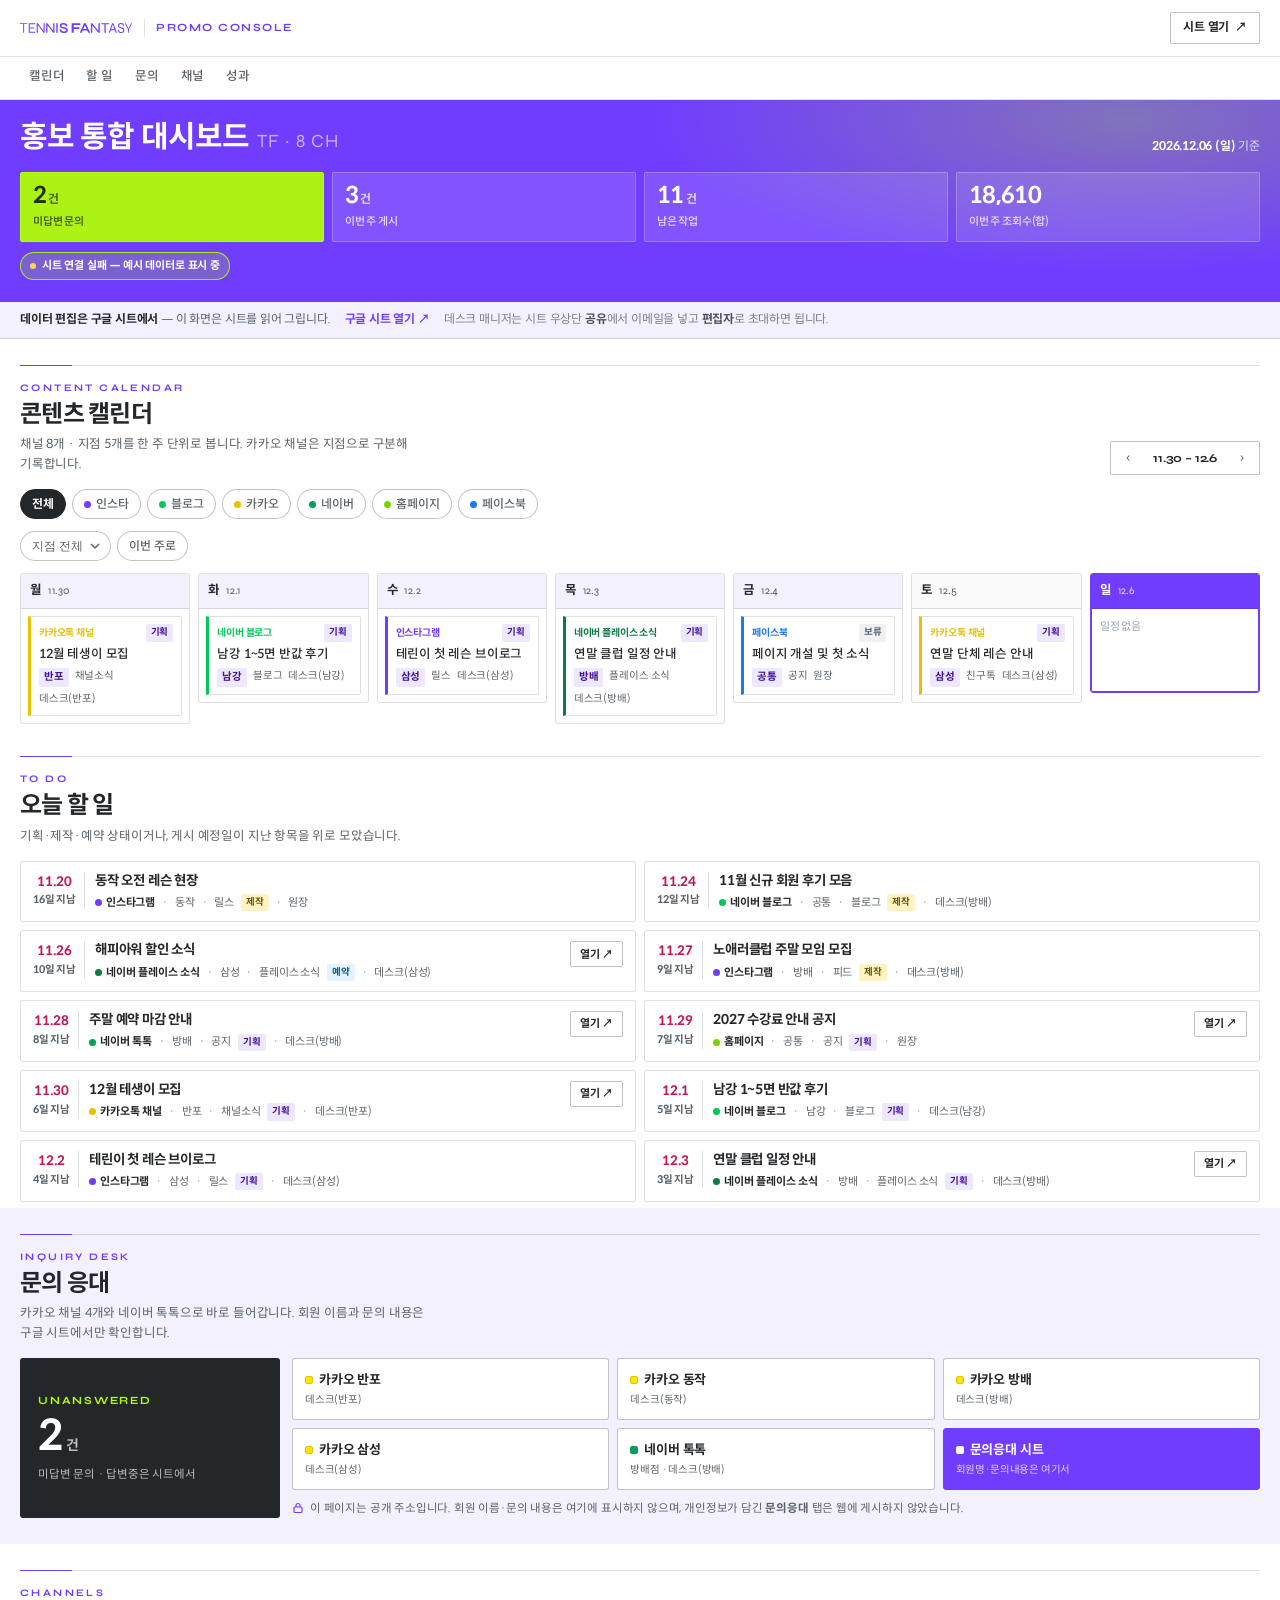
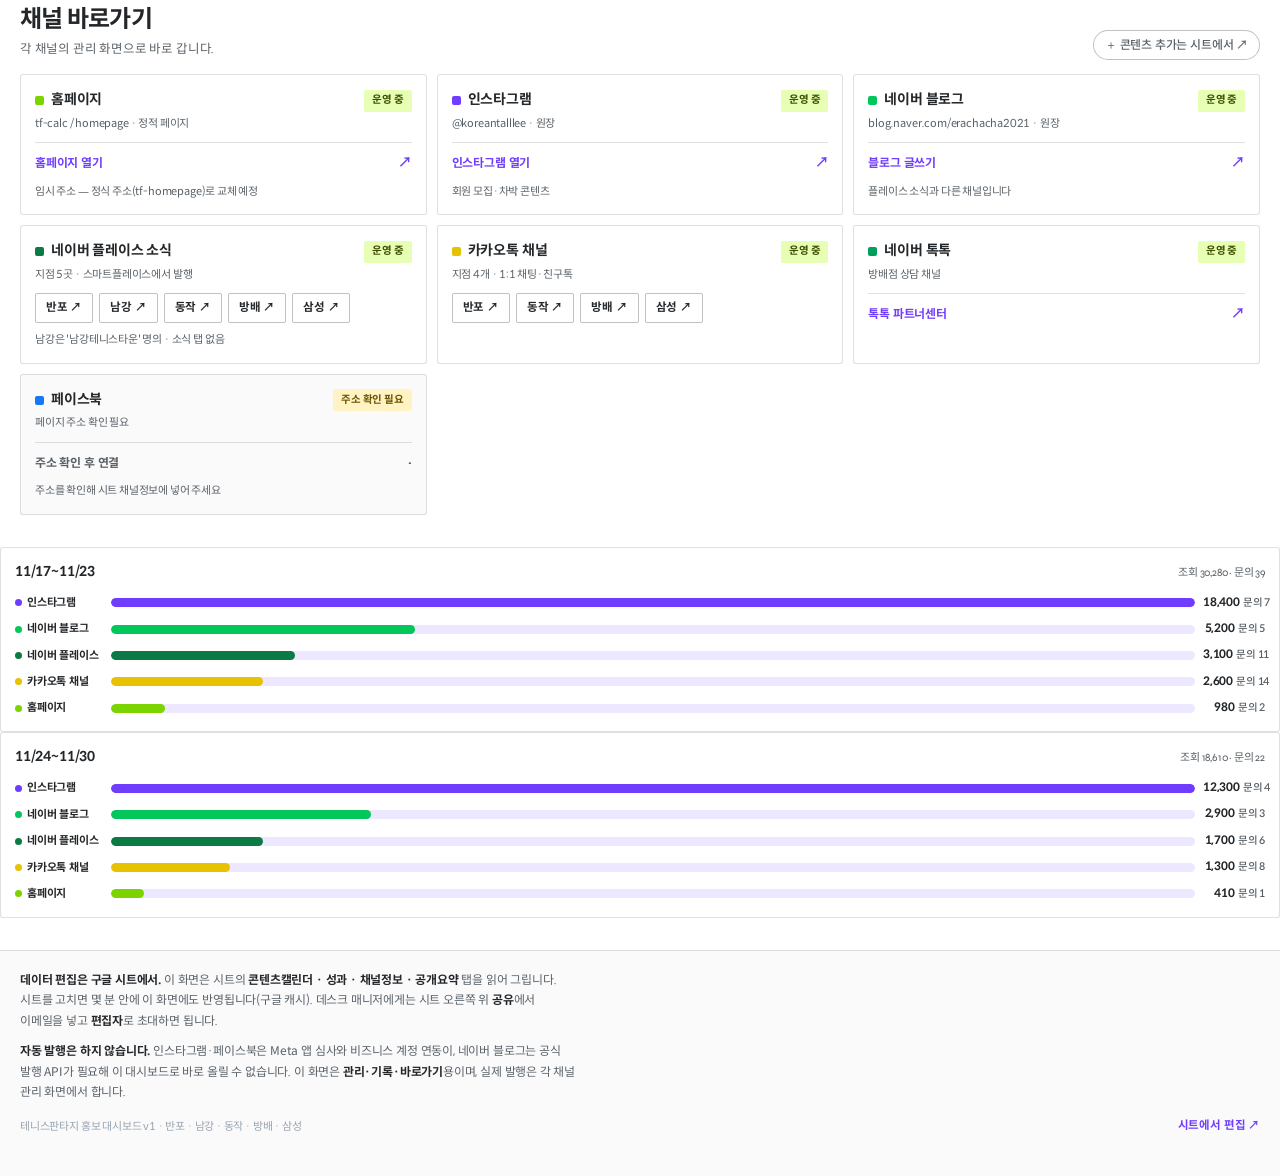
==== commit 8fad691a: "feat(dashboard): 상단 시트 안내 바·시트 추가 링크" ====
--- a/dashboard/index.html
+++ b/dashboard/index.html
@@ -80,6 +80,13 @@
 .kpi__c span{display:block;margin-top:4px;font-size:11px;color:rgba(255,255,255,.82);font-weight:500}
 .kpi__c--alert{background:rgba(177,253,7,.94);border-color:var(--neon);color:#243000}
 .kpi__c--alert span{color:#3E4E00}
+
+/* notice strip */
+.notice{background:var(--tint);border-bottom:1px solid var(--line)}
+.notice__in{display:flex;flex-wrap:wrap;gap:6px 14px;align-items:center;padding:9px 0;font-size:12px;color:var(--muted);line-height:1.5}
+.notice__in b{color:var(--ink)}
+.notice__in a{color:var(--purple);font-weight:700;white-space:nowrap}
+.notice__in a:hover{text-decoration:underline}
 
 /* section */
 .sec{padding:26px 0 6px}
@@ -257,6 +264,13 @@
 </section>
 
 <main>
+  <section class="notice">
+    <div class="wrap notice__in">
+      <span><b>데이터 편집은 구글 시트에서</b> — 이 화면은 시트를 읽어 그립니다.</span>
+      <a href="https://docs.google.com/spreadsheets/d/1mavEdEhh6a_5nYTtmDIDVZ31iI0PUYVDrWZLGwc-T3Q/edit" target="_blank" rel="noopener">구글 시트 열기 ↗</a>
+      <span style="opacity:.8">데스크 매니저는 시트 우상단 <b>공유</b>에서 이메일을 넣고 <b>편집자</b>로 초대하면 됩니다.</span>
+    </div>
+  </section>
   <section class="sec" id="calendar">
     <div class="wrap">
       <div class="sec__head">
@@ -333,7 +347,7 @@
           <h2>채널 바로가기</h2>
           <p>각 채널의 관리 화면으로 바로 갑니다.</p>
         </div>
-        <div class="sec__tools"><a class="chip" href="#calendar">＋ 콘텐츠 추가는 시트에서</a></div>
+        <div class="sec__tools"><a class="chip" href="https://docs.google.com/spreadsheets/d/1mavEdEhh6a_5nYTtmDIDVZ31iI0PUYVDrWZLGwc-T3Q/edit#gid=0" target="_blank" rel="noopener">＋ 콘텐츠 추가는 시트에서 ↗</a></div>
       </div>
       <div class="cards" id="cards"></div>
     </div>
